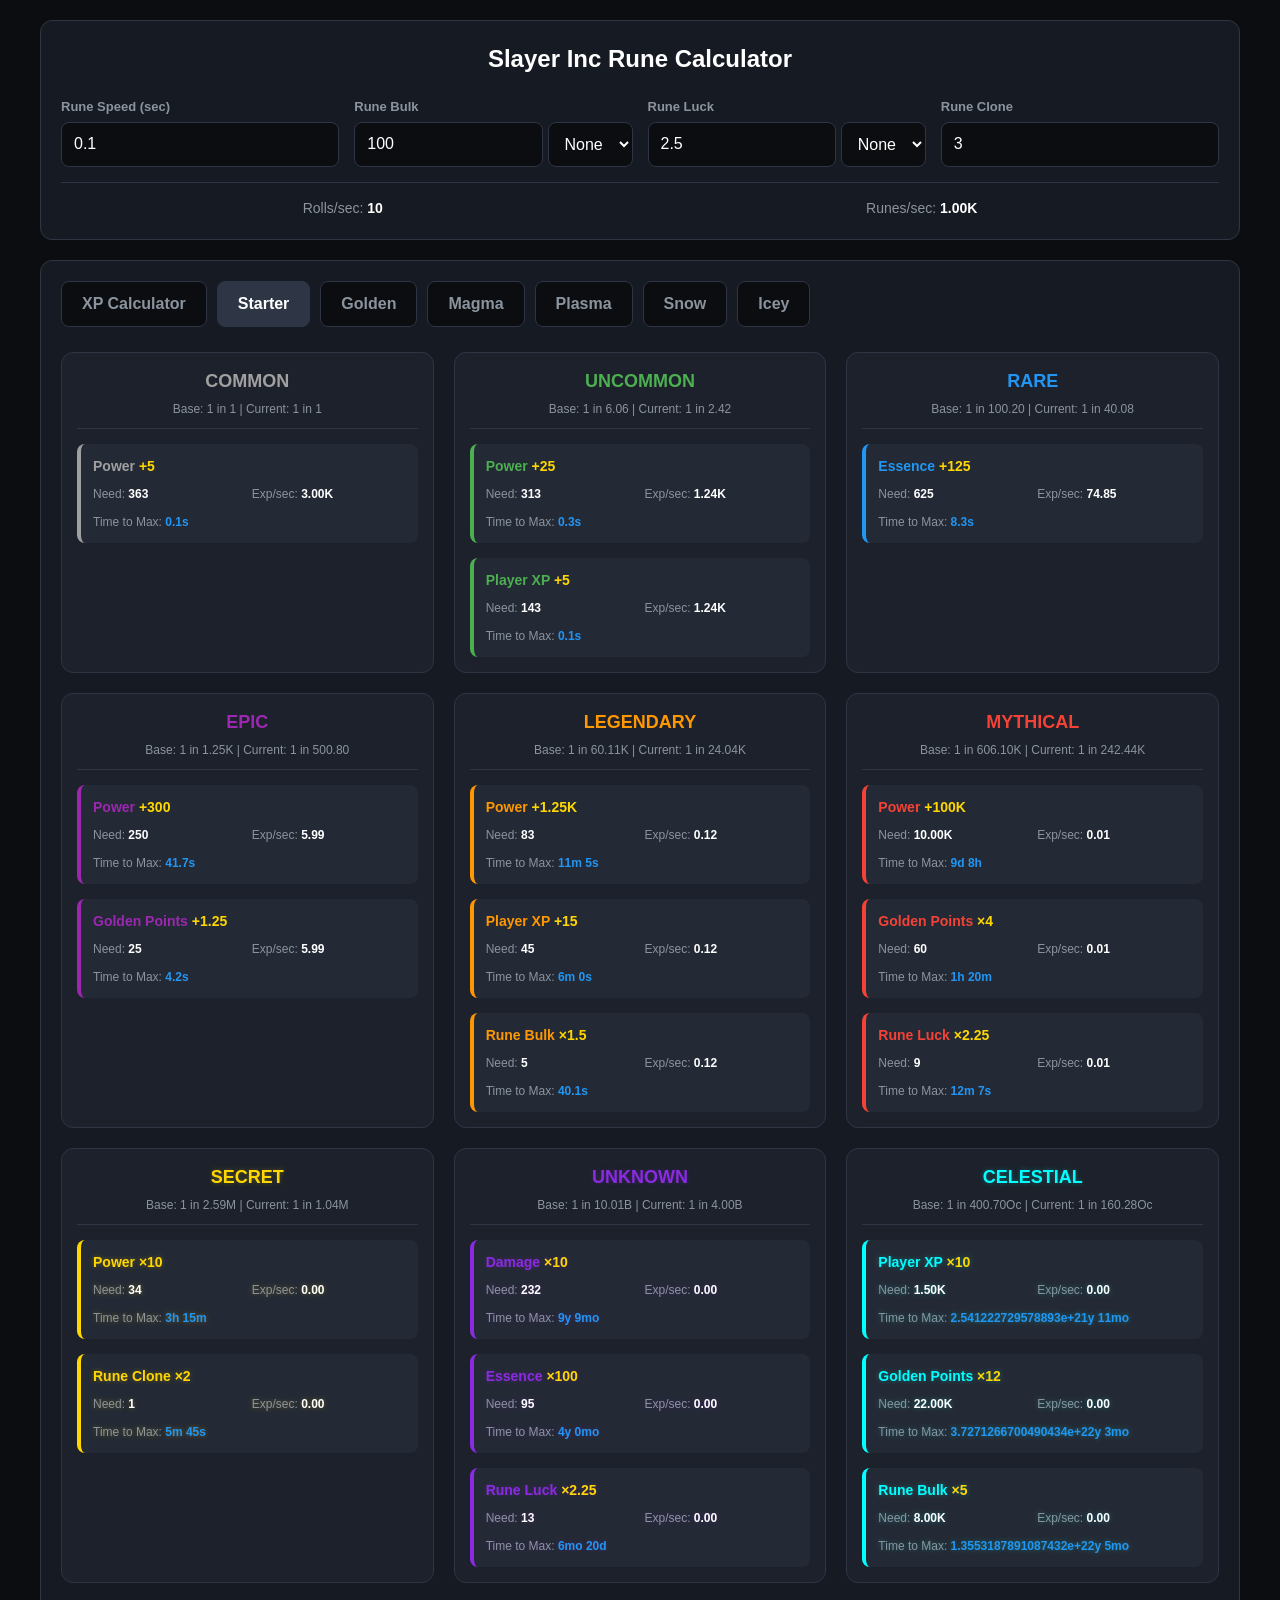
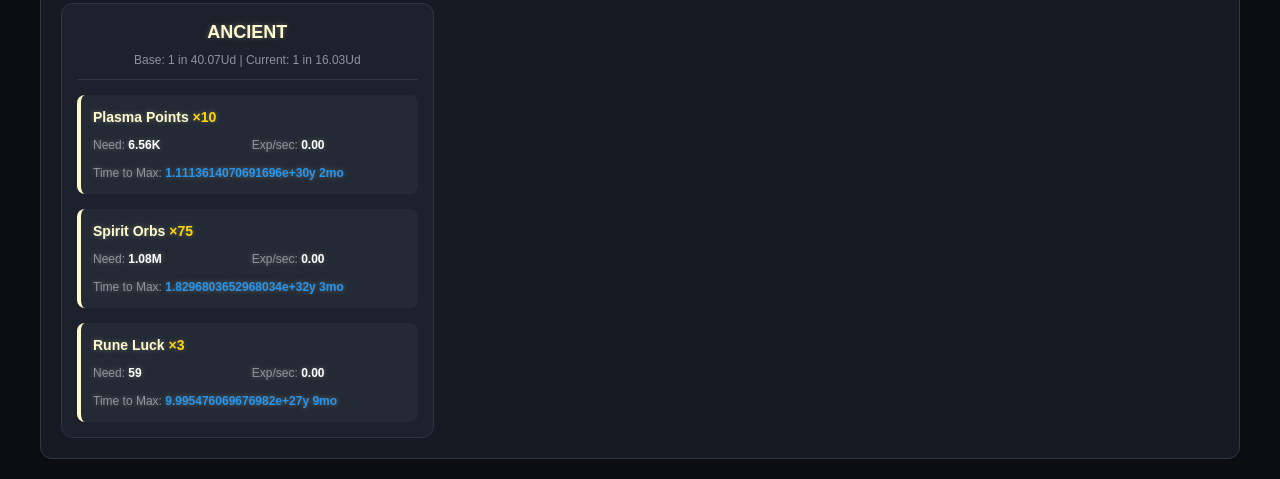
==== index.html @ f029d715 "Aktualisieren von index.html" ====
<!DOCTYPE html>
<html lang="en">
<head>
<meta charset="UTF-8">
<meta name="viewport" content="width=device-width, initial-scale=1.0">
<title>Slayer Inc Calculator</title>
<style>
    :root {
        --bg-main: #0b0d10;
        --bg-panel: #161a22;
        --bg-card: #1c212b;
        --bg-box: #242a35;
        --border: #2e3545;
        --text-main: #e0e6ed;
        --text-muted: #8b949e;
        
        --c-common: #a0a0a0;
        --c-uncommon: #4caf50;
        --c-rare: #2196f3;
        --c-epic: #9c27b0;
        --c-legendary: #ff9800;
        --c-mythical: #f44336;
        --c-secret: #ffd700;
        --c-unknown: #8a2be2;
        --c-celestial: #00ffff;
        --c-ancient: #fffacd;
    }

    * { box-sizing: border-box; margin: 0; padding: 0; }
    
    body {
        font-family: 'Segoe UI', Tahoma, Geneva, Verdana, sans-serif;
        background-color: var(--bg-main);
        color: var(--text-main);
        line-height: 1.5;
        padding: 20px;
    }

    .container { max-width: 1200px; margin: 0 auto; display: flex; flex-direction: column; gap: 20px; }
    
    .panel {
        background: var(--bg-panel);
        border: 1px solid var(--border);
        border-radius: 12px;
        padding: 20px;
    }

    h1 { text-align: center; margin-bottom: 20px; font-size: 24px; color: #fff; }

    .input-grid {
        display: grid;
        grid-template-columns: repeat(auto-fit, minmax(220px, 1fr));
        gap: 15px;
    }

    .input-group { display: flex; flex-direction: column; gap: 5px; }
    .input-group label { font-size: 13px; color: var(--text-muted); font-weight: bold; }
    
    .input-row {
        display: flex;
        gap: 5px;
    }

    input, select {
        background: var(--bg-main);
        border: 1px solid var(--border);
        color: #fff;
        padding: 12px;
        border-radius: 8px;
        font-size: 16px;
        outline: none;
        transition: border-color 0.2s;
    }
    input:focus, select:focus { border-color: var(--c-rare); }
    input { flex: 1; min-width: 0; }
    select { cursor: pointer; }

    .error-box {
        background: #2a1414;
        border: 1px solid var(--c-mythical);
        color: #ff8888;
        padding: 15px;
        border-radius: 8px;
        font-weight: bold;
        text-align: center;
        margin-top: 15px;
        display: none;
    }

    .global-stats {
        margin-top: 15px;
        padding-top: 15px;
        border-top: 1px solid var(--border);
        display: flex;
        justify-content: space-around;
        font-size: 14px;
        color: var(--text-muted);
    }
    .global-stats span { color: #fff; font-weight: bold; }

    .tabs {
        display: flex;
        gap: 10px;
        overflow-x: auto;
        padding-bottom: 5px;
    }

    .tab-btn {
        background: var(--bg-main);
        border: 1px solid var(--border);
        color: var(--text-muted);
        padding: 10px 20px;
        border-radius: 8px;
        cursor: pointer;
        font-weight: bold;
        transition: 0.2s;
    }
    .tab-btn.active { background: var(--border); color: #fff; }

    .cards-grid {
        display: grid;
        grid-template-columns: repeat(auto-fit, minmax(320px, 1fr));
        gap: 20px;
        margin-top: 20px;
    }

    .card {
        background: var(--bg-card);
        border: 1px solid var(--border);
        border-radius: 12px;
        padding: 15px;
        display: flex;
        flex-direction: column;
        gap: 15px;
    }

    .card-header { text-align: center; padding-bottom: 10px; border-bottom: 1px solid var(--border); }
    .card-title { font-size: 18px; font-weight: bold; text-transform: uppercase; margin-bottom: 5px; }
    .card-chance { font-size: 12px; color: var(--text-muted); }

    .stat-box {
        background: var(--bg-box);
        border-radius: 8px;
        padding: 12px;
        border-left: 4px solid var(--border);
    }
    .stat-head { display: flex; justify-content: space-between; font-weight: bold; margin-bottom: 8px; font-size: 14px; }
    .stat-val { color: var(--c-secret); }
    
    .stat-details {
        display: grid;
        grid-template-columns: 1fr 1fr;
        gap: 5px;
        font-size: 12px;
        color: var(--text-muted);
    }
    .stat-details span { color: #fff; font-weight: bold; }
    .time-highlight { color: var(--c-rare) !important; }

    .common { color: var(--c-common); border-left-color: var(--c-common); }
    .uncommon { color: var(--c-uncommon); border-left-color: var(--c-uncommon); }
    .rare { color: var(--c-rare); border-left-color: var(--c-rare); }
    .epic { color: var(--c-epic); border-left-color: var(--c-epic); }
    .legendary { color: var(--c-legendary); border-left-color: var(--c-legendary); }
    .mythical { color: var(--c-mythical); border-left-color: var(--c-mythical); }
    .secret { color: var(--c-secret); border-left-color: var(--c-secret); text-shadow: 0 0 5px rgba(255,215,0,0.3); }
    .unknown { color: var(--c-unknown); border-left-color: var(--c-unknown); text-shadow: 0 0 5px rgba(138,43,226,0.3); }
    .celestial { color: var(--c-celestial); border-left-color: var(--c-celestial); text-shadow: 0 0 5px rgba(0,255,255,0.3); }
    .ancient { color: var(--c-ancient); border-left-color: var(--c-ancient); text-shadow: 0 0 5px rgba(255,250,205,0.3); }
</style>
</head>
<body>

<div class="container">
    <div class="panel">
        <h1>Slayer Inc Rune Calculator</h1>
        
        <!-- RUNE CALCULATOR CONTROLS -->
        <div class="input-grid" id="rune-controls">
            <div class="input-group">
                <label>Rune Speed (sec)</label>
                <input type="number" id="speed" value="0.1" step="0.01">
            </div>
            <div class="input-group">
                <label>Rune Bulk</label>
                <div class="input-row">
                    <input type="number" id="bulk-num" value="100">
                    <select id="bulk-suf"></select>
                </div>
            </div>
            <div class="input-group">
                <label>Rune Luck</label>
                <div class="input-row">
                    <input type="number" id="luck-num" value="2.5" step="0.1">
                    <select id="luck-suf"></select>
                </div>
            </div>
            <div class="input-group">
                <label>Rune Clone</label>
                <input type="number" id="clone" value="3">
            </div>
        </div>

        <!-- XP CALCULATOR CONTROLS (Hidden by default) -->
        <div class="input-grid" id="xp-controls" style="display: none;">
            <div class="input-group">
                <label>Current Level (S)</label>
                <input type="number" id="xp-start" value="1" min="1">
            </div>
            <div class="input-group">
                <label>Target Level (E)</label>
                <input type="number" id="xp-end" value="10" min="2">
            </div>
            <div class="input-group">
                <label>Required XP</label>
                <input type="text" id="xp-result" readonly style="color: var(--c-secret); font-weight: bold; background: var(--bg-box); cursor: default;">
            </div>
        </div>
        
        <div id="error-box" class="error-box">⚠️ SYSTEM ERROR: Rune Speed must be between 0.08s and 1.00s!</div>

        <div class="global-stats" id="global-stats-bar">
            <div>Rolls/sec: <span id="out-rolls">0</span></div>
            <div>Runes/sec: <span id="out-runs">0</span></div>
        </div>
    </div>

    <div class="panel">
        <div class="tabs" id="tabs-container"></div>
        <div class="cards-grid" id="cards-container"></div>
        <div id="xp-message" style="display:none; text-align:center; padding: 40px; color: var(--text-muted); font-size: 16px; font-weight: bold;">
            Match your levels in the box above to see the exact XP required.
        </div>
    </div>
</div>

<script>
const SUFFIXES = [
    {v: 1e117, s: 'Notg'}, {v: 1e114, s: 'Octg'}, {v: 1e111, s: 'Sptg'}, {v: 1e108, s: 'Sxtg'},
    {v: 1e105, s: 'Qitg'}, {v: 1e102, s: 'Qatg'}, {v: 1e99,  s: 'Tt'},   {v: 1e96,  s: 'Dtg'},
    {v: 1e93,  s: 'Utg'},  {v: 1e90,  s: 'Tr'},   {v: 1e87,  s: 'Novg'}, {v: 1e84,  s: 'Ocvg'},
    {v: 1e81,  s: 'Spvg'}, {v: 1e78,  s: 'Sxvg'}, {v: 1e75,  s: 'Qivg'}, {v: 1e75,  s: 'Qavg'},
    {v: 1e72,  s: 'Tvg'},  {v: 1e69,  s: 'Dvg'},  {v: 1e66,  s: 'Uvg'},  {v: 1e63,  s: 'Vg'}, 
    {v: 1e60,  s: 'Nd'},   {v: 1e57,  s: 'Ocd'},  {v: 1e54,  s: 'Spd'},  {v: 1e51,  s: 'Sxd'},  
    {v: 1e48,  s: 'Qui'},  {v: 1e45,  s: 'Qua'},  {v: 1e42,  s: 'Td'},   {v: 1e39,  s: 'Dd'},   
    {v: 1e36,  s: 'Ud'},   {v: 1e33,  s: 'Dc'},   {v: 1e30,  s: 'N'},    {v: 1e27,  s: 'Oc'},   
    {v: 1e24,  s: 'Sp'},   {v: 1e21,  s: 'Sx'},   {v: 1e18,  s: 'Qi'},   {v: 1e15,  s: 'Qa'},   
    {v: 1e12,  s: 'T'},    {v: 1e9,   s: 'B'},    {v: 1e6,   s: 'M'},    {v: 1e3,   s: 'K'},    
    {v: 1,     s: 'None'}
];

function parseStringValue(str) {
    if(!str) return 0;
    str = String(str).toLowerCase().replace(/,/g, '').trim();
    const match = str.match(/^([0-9.]+)([a-z]*)$/);
    if (!match) return parseFloat(str) || 0;
    let val = parseFloat(match[1]);
    let suf = match[2];
    if (suf) {
        if(suf === 'de') suf = 'dc';
        const found = SUFFIXES.find(x => x.s.toLowerCase() === suf);
        if (found) val *= found.v;
    }
    return val;
}

function formatNum(num) {
    if (!isFinite(num) || isNaN(num) || num <= 0) return "0";
    if (num < 1000) return Number.isInteger(num) ? num.toString() : num.toFixed(2);
    for (let i = 0; i < SUFFIXES.length; i++) {
        if (SUFFIXES[i].s !== 'None' && num >= SUFFIXES[i].v) {
            return (num / SUFFIXES[i].v).toFixed(2) + SUFFIXES[i].s;
        }
    }
    return num.toFixed(2);
}

function formatTime(sec) {
    if (!isFinite(sec) || isNaN(sec) || sec <= 0) return "N/A";
    if (sec < 60) return sec.toFixed(1) + "s";
    if (sec < 3600) return Math.floor(sec/60) + "m " + Math.floor(sec%60) + "s";
    if (sec < 86400) return Math.floor(sec/3600) + "h " + Math.floor((sec%3600)/60) + "m";
    if (sec < 2592000) return Math.floor(sec/86400) + "d " + Math.floor((sec%86400)/3600) + "h";
    if (sec < 31536000) return Math.floor(sec/2592000) + "mo " + Math.floor((sec%2592000)/86400) + "d";
    return Math.floor(sec/31536000) + "y " + Math.floor((sec%31536000)/2592000) + "mo";
}

const DATA = {
    Starter: [
        { r: "Common", c: "1.00", t: "common", s: [{n: "Power", v: "+5", nd: "363"}] },
        { r: "Uncommon", c: "6.06", t: "uncommon", s: [{n: "Power", v: "+25", nd: "313"}, {n: "Player XP", v: "+5", nd: "143"}] },
        { r: "Rare", c: "100.20", t: "rare", s: [{n: "Essence", v: "+125", nd: "625"}] },
        { r: "Epic", c: "1.252K", t: "epic", s: [{n: "Power", v: "+300", nd: "250"}, {n: "Golden Points", v: "+1.25", nd: "25"}] },
        { r: "Legendary", c: "60.11K", t: "legendary", s: [{n: "Power", v: "+1.25K", nd: "83"}, {n: "Player XP", v: "+15", nd: "45"}, {n: "Rune Bulk", v: "×1.5", nd: "5"}] },
        { r: "Mythical", c: "606.1K", t: "mythical", s: [{n: "Power", v: "+100K", nd: "10K"}, {n: "Golden Points", v: "×4", nd: "60"}, {n: "Rune Luck", v: "×2.25", nd: "9"}] },
        { r: "Secret", c: "2.594M", t: "secret", s: [{n: "Power", v: "×10", nd: "34"}, {n: "Rune Clone", v: "×2", nd: "1"}] },
        { r: "Unknown", c: "10.01B", t: "unknown", s: [{n: "Damage", v: "×10", nd: "232"}, {n: "Essence", v: "×100", nd: "95"}, {n: "Rune Luck", v: "×2.25", nd: "13"}] },
        { r: "Celestial", c: "400.7Oc", t: "celestial", s: [{n: "Player XP", v: "×10", nd: "1.5K"}, {n: "Golden Points", v: "×12", nd: "22K"}, {n: "Rune Bulk", v: "×5", nd: "8K"}] },
        { r: "Ancient", c: "40.07Ud", t: "ancient", s: [{n: "Plasma Points", v: "×10", nd: "6.56K"}, {n: "Spirit Orbs", v: "×75", nd: "1.08M"}, {n: "Rune Luck", v: "×3", nd: "59"}] }
    ],
    Golden: [
        { r: "Shiny", c: "1.00", t: "uncommon", s: [{n: "Golden Points", v: "+8", nd: "5.72K"}, {n: "Player XP", v: "+10", nd: "57.7K"}] },
        { r: "Regal", c: "100K", t: "rare", s: [{n: "Golden Points", v: "+25", nd: "186"}] },
        { r: "Auric", c: "2M", t: "epic", s: [{n: "Damage", v: "+25", nd: "12.9K"}, {n: "Essence", v: "+20", nd: "46.5"}, {n: "Rune Luck", v: "×2.5", nd: "15"}] },
        { r: "Imperial", c: "25M", t: "legendary", s: [{n: "Golden Points", v: "+125", nd: "125"}, {n: "Player XP", v: "×2", nd: "20"}, {n: "Essence", v: "×25", nd: "800"}] },
        { r: "Treasury", c: "125M", t: "mythical", s: [{n: "Power", v: "×8", nd: "39"}, {n: "Rune Luck", v: "×4", nd: "29"}, {n: "Gold Chance", v: "+5", nd: "5"}] },
        { r: "Gilded", c: "2.75Qa", t: "secret", s: [{n: "Arcane Player XP", v: "×8", nd: "400"}, {n: "Lava", v: "×10", nd: "15.8K"}, {n: "Rune Bulk", v: "×3", nd: "40"}] },
        { r: "Kingsmark", c: "900N", t: "unknown", s: [{n: "Power", v: "×75", nd: "3.7K"}, {n: "Golden Points", v: "×10", nd: "57"}, {n: "Rune Luck", v: "×5", nd: "4.1K"}] },
        { r: "Sol Sovereign", c: "200Uvg", t: "celestial", s: [{n: "Golden Points", v: "×100", nd: "198"}, {n: "Power", v: "×15", nd: "1.4K"}, {n: "Icey", v: "×5", nd: "20K"}] }
    ],
    Magma: [
        { r: "Charred", c: "1.00", t: "uncommon", s: [{n: "Magma", v: "+5", nd: "250K"}] },
        { r: "Ignis", c: "499.9M", t: "rare", s: [{n: "Magma", v: "×15", nd: "5.4M"}, {n: "Damage", v: "+10", nd: "10K"}] },
        { r: "Cinder", c: "24.49B", t: "epic", s: [{n: "Power", v: "+3", nd: "240"}, {n: "Golden Points", v: "+3", nd: "45"}, {n: "Rune Luck", v: "×1.5", nd: "17"}] },
        { r: "Pyric", c: "2.749T", t: "legendary", s: [{n: "Essence", v: "+45", nd: "563"}, {n: "Magma", v: "+25", nd: "100K"}, {n: "Rune Bulk", v: "×8", nd: "175"}] },
        { r: "Searing", c: "97.49T", t: "mythical", s: [{n: "Magma", v: "×25", nd: "448B"}, {n: "Golden Points", v: "+12", nd: "60"}, {n: "Rune Luck", v: "×3", nd: "80"}] },
        { r: "Volcanic", c: "49.9Qa", t: "secret", s: [{n: "Power", v: "×15", nd: "16.4K"}, {n: "Lava", v: "×5", nd: "537"}, {n: "Magma", v: "×25", nd: "322"}] },
        { r: "Worldflare", c: "9.999Sp", t: "unknown", s: [{n: "Plasma Points", v: "×5", nd: "810K"}, {n: "Player XP", v: "×5", nd: "256"}, {n: "Magma", v: "×10", nd: "250"}] },
        { r: "Infernal Sigil", c: "124.9Dd", t: "celestial", s: [{n: "Power", v: "×45", nd: "1.53K"}, {n: "Player XP", v: "×10", nd: "18K"}, {n: "Rune Luck", v: "×9", nd: "111"}] }
    ],
    Plasma: [
        { r: "Plasmatic", c: "1.00", t: "uncommon", s: [{n: "Plasma Points", v: "+5", nd: "5B"}, {n: "Power", v: "+15", nd: "576B"}] },
        { r: "Arclight", c: "999.9Qa", t: "rare", s: [{n: "Plasma Points", v: "+25", nd: "32.2K"}, {n: "Player XP", v: "×4", nd: "300"}, {n: "Rune Bulk", v: "×4", nd: "1M"}] },
        { r: "Voltaris", c: "12.49Qi", t: "epic", s: [{n: "Lava", v: "×3", nd: "62.5K"}, {n: "Magma", v: "×25", nd: "2.4K"}, {n: "Rune Luck", v: "×5", nd: "1K"}] },
        { r: "Aetherion", c: "4.599Sx", t: "legendary", s: [{n: "Power", v: "×12", nd: "2.49K"}, {n: "Plasma Points", v: "×5", nd: "20K"}, {n: "Rune Luck", v: "×7", nd: "60"}] },
        { r: "Astralis", c: "2.499Oc", t: "mythical", s: [{n: "Plasma Points", v: "×9", nd: "16.8K"}, {n: "Lava", v: "×5", nd: "800"}, {n: "Rune Luck", v: "×3", nd: "80"}] },
        { r: "Ecliptor", c: "499.9Td", t: "secret", s: [{n: "Plasma Points", v: "×10", nd: "1.95M"}, {n: "Lava", v: "×6", nd: "5K"}, {n: "Aura Luck", v: "×3", nd: "10K"}] }
    ],
    Snow: [
        { r: "Snowfall", c: "1.00", t: "uncommon", s: [{n: "Snowflakes", v: "×10", nd: "4.5K"}, {n: "Snowflakes", v: "×15", nd: "233M"}, {n: "Player XP", v: "×10", nd: "3.8T"}] },
        { r: "Frostbite", c: "99.99N", t: "rare", s: [{n: "Power", v: "×40", nd: "36.9K"}, {n: "Player XP", v: "×10", nd: "430M"}, {n: "Snowflakes", v: "×7", nd: "800"}] },
        { r: "Icebound", c: "1.999Dd", t: "epic", s: [{n: "Player XP", v: "×2", nd: "2"}, {n: "Snowflakes", v: "×5", nd: "1.6K"}, {n: "Plasma Points", v: "×9", nd: "1.68M"}] },
        { r: "Glacial", c: "49.99Td", t: "legendary", s: [{n: "Power", v: "×50", nd: "3.91M"}, {n: "Magma", v: "×45", nd: "169B"}, {n: "Rune Luck", v: "×3", nd: "34"}] },
        { r: "Winters Wrath", c: "999.9Qui", t: "mythical", s: [{n: "Power", v: "×25", nd: "16.8M"}, {n: "Snowflakes", v: "×5", nd: "800"}, {n: "Rune Bulk", v: "×5", nd: "10K"}] },
        { r: "Absolute Zero", c: "12.49Spd", t: "secret", s: [{n: "Player XP", v: "×50", nd: "1.56B"}, {n: "Power", v: "×25", nd: "16.83K"}, {n: "Icey", v: "×15", nd: "1.4K"}] },
        { r: "Eternal Whiteout", c: "29.99Nd", t: "unknown", s: [{n: "Power", v: "×25", nd: "659K"}, {n: "Icey", v: "×6", nd: "243"}, {n: "Aura Luck", v: "×2", nd: "2.5K"}] }
    ],
    Icey: [
        { r: "Frost", c: "1.00", t: "uncommon", s: [{n: "Power", v: "×10", nd: "1.953Dc"}, {n: "Ice", v: "×4", nd: "3Qa"}, {n: "Player XP", v: "×10", nd: "12.16Qi"}] },
        { r: "Glacier", c: "3.99Qua", t: "rare", s: [{n: "Golden Points", v: "×100", nd: "1.485M"}, {n: "Icey", v: "×5", nd: "50.625K"}, {n: "Player Xp", v: "×10", nd: "9"}] },
        { r: "Cryo", c: "84.99Ocd", t: "epic", s: [{n: "Power", v: "×35", nd: "24.6M"}, {n: "Icey", v: "×5", nd: "4.096K"}, {n: "Aura Luck", v: "×2", nd: "50K"}] },
        { r: "Shiver", c: "499.9Vg", t: "legendary", s: [{ n: "Player XP", v: "×10", nd: "262K" }, { n: "Ice", v: "×6", nd: "1K" }, { n: "Rune Luck", v: "×7", nd: "40" }] },
        { r: "Blizzard", c: "2.249Qavg", t: "mythic", s: [{ n: "Power", v: "×25", nd: "3.55B" }, { n: "Ice", v: "×5", nd: "625" }, { n: "Snowflakes", v: "×5", nd: "8K" }] }
    ]
};

let currentTab = "Starter";

function initDropdowns() {
    const bSuf = document.getElementById("bulk-suf");
    const lSuf = document.getElementById("luck-suf");
    const reversedSuffixes = [...SUFFIXES].reverse();
    
    reversedSuffixes.forEach(x => {
        const op1 = document.createElement("option");
        op1.value = x.s; op1.innerText = x.s;
        bSuf.appendChild(op1);
        
        const op2 = document.createElement("option");
        op2.value = x.s; op2.innerText = x.s;
        lSuf.appendChild(op2);
    });
    
    bSuf.value = "None";
    lSuf.value = "None";
}

function renderTabs() {
    // XP Calculator is now the first tab, followed by all Rune Tabs
    const tabs = ["XP Calculator"].concat(Object.keys(DATA));
    const cont = document.getElementById("tabs-container");
    cont.innerHTML = tabs.map(tab => 
        `<div class="tab-btn ${tab===currentTab?'active':''}" onclick="setTab('${tab}')">${tab}</div>`
    ).join("");
}

function setTab(tab) {
    currentTab = tab;
    renderTabs();
    
    // Toggle logic between Rune Settings and XP Settings
    if (tab === "XP Calculator") {
        document.getElementById("rune-controls").style.display = "none";
        document.getElementById("xp-controls").style.display = "grid";
        
        document.getElementById("error-box").style.display = "none";
        document.getElementById("global-stats-bar").style.display = "none";
        
        document.getElementById("cards-container").style.display = "none";
        document.getElementById("xp-message").style.display = "block";
        
        calculateXP();
    } else {
        document.getElementById("rune-controls").style.display = "grid";
        document.getElementById("xp-controls").style.display = "none";
        
        document.getElementById("cards-container").style.display = "grid";
        document.getElementById("xp-message").style.display = "none";
        
        calculate();
    }
}

function getMultiplier(suffixStr) {
    const found = SUFFIXES.find(x => x.s === suffixStr);
    return found ? found.v : 1;
}

function calculateXP() {
    const S = parseFloat(document.getElementById("xp-start").value) || 0;
    const E = parseFloat(document.getElementById("xp-end").value) || 0;
    
    if (E <= S) {
        document.getElementById("xp-result").value = "0 (E must be > S)";
        return;
    }
    
    // Formula for XP
    const xp = 500 * (Math.pow(1.2, E) - Math.pow(1.2, S));
    document.getElementById("xp-result").value = formatNum(xp);
}

function calculate() {
    const speed = parseFloat(document.getElementById("speed").value) || 0;
    const clone = parseFloat(document.getElementById("clone").value) || 1;
    
    const errBox = document.getElementById("error-box");
    const statsBar = document.getElementById("global-stats-bar");
    const cardsCont = document.getElementById("cards-container");

    if (speed < 0.08 || speed > 1.00) {
        errBox.style.display = "block";
        statsBar.style.display = "none";
        cardsCont.innerHTML = `<div style="text-align:center; color:var(--c-mythical); width:100%; grid-column: 1/-1; padding: 40px; font-weight:bold;">CALCULATION HALTED DUE TO SPEED ERROR</div>`;
        return;
    } else {
        errBox.style.display = "none";
        statsBar.style.display = "flex";
    }

    const bulkNum = parseFloat(document.getElementById("bulk-num").value) || 0;
    const bulkMult = getMultiplier(document.getElementById("bulk-suf").value);
    const bulk = bulkNum * bulkMult;

    const luckNum = parseFloat(document.getElementById("luck-num").value) || 0;
    const luckMult = getMultiplier(document.getElementById("luck-suf").value);
    const luck = luckNum * luckMult;

    const rollsPerSec = speed > 0 ? (1 / speed) : 0;
    const runsPerSec = rollsPerSec * bulk;

    document.getElementById("out-rolls").innerText = formatNum(rollsPerSec);
    document.getElementById("out-runs").innerText = formatNum(runsPerSec);

    let html = "";

    // Safety check in case the current tab isn't in DATA (e.g. for the XP Calc)
    if (!DATA[currentTab]) return;

    DATA[currentTab].forEach(rune => {
        const baseDenom = parseStringValue(rune.c);
        const currentDenom = baseDenom / luck;

        const currentIndex = DATA[currentTab].indexOf(rune);
        const nextRune = DATA[currentTab][currentIndex + 1];

        let isNA = (runsPerSec <= 0);

        if (nextRune) {
            const nextDenom = parseStringValue(nextRune.c) / luck;

            if (nextDenom <= 1) {
                isNA = true;
            }
        }

        const displayDenom = Math.max(currentDenom, 1);

        const expectedDropsPerSec = isNA ? 0 : (runsPerSec * (1 / displayDenom) * clone);
        const chanceStr = isNA ? "N/A" : `1 in ${formatNum(displayDenom)}`;
        const expStr = isNA ? "N/A" : formatNum(expectedDropsPerSec);
        
        html += `
        <div class="card">
            <div class="card-header">
                <div class="card-title ${rune.t}">${rune.r}</div>
                <div class="card-chance">Base: 1 in ${formatNum(baseDenom)} | Current: ${chanceStr}</div>
            </div>`;

        rune.s.forEach(stat => {
            const needVal = parseStringValue(stat.nd);
            const timeSec = (!isNA && expectedDropsPerSec > 0) ? (needVal / expectedDropsPerSec) : Infinity;
            const timeStr = (isNA || timeSec === Infinity) ? "N/A" : formatTime(timeSec);
            
            html += `
            <div class="stat-box ${rune.t}">
                <div class="stat-head">
                    <span>${stat.n} <span class="stat-val">${stat.v}</span></span>
                </div>
                <div class="stat-details">
                    <div>Need: <span>${formatNum(needVal)}</span></div>
                    <div>Exp/sec: <span>${expStr}</span></div>
                    <div style="grid-column: span 2; margin-top:5px;">
                        Time to Max: <span class="time-highlight">${timeStr}</span>
                    </div>
                </div>
            </div>`;
        });

        html += `</div>`;
    });

    cardsCont.innerHTML = html;
}

initDropdowns();

// Event listeners for storing values in Local Storage
const inputIds = ['speed', 'bulk-num', 'bulk-suf', 'luck-num', 'luck-suf', 'clone', 'xp-start', 'xp-end'];
inputIds.forEach(id => {
    const el = document.getElementById(id);
    if (!el) return;

    if(localStorage.getItem('slayer_v3_'+id)) el.value = localStorage.getItem('slayer_v3_'+id);
    
    const handler = () => {
        localStorage.setItem('slayer_v3_'+id, el.value);
        if (currentTab === "XP Calculator") {
            calculateXP();
        } else {
            calculate();
        }
    };
    
    el.addEventListener('input', handler);
    el.addEventListener('change', handler);
});

renderTabs();
calculate();
</script>
</body>
</html>
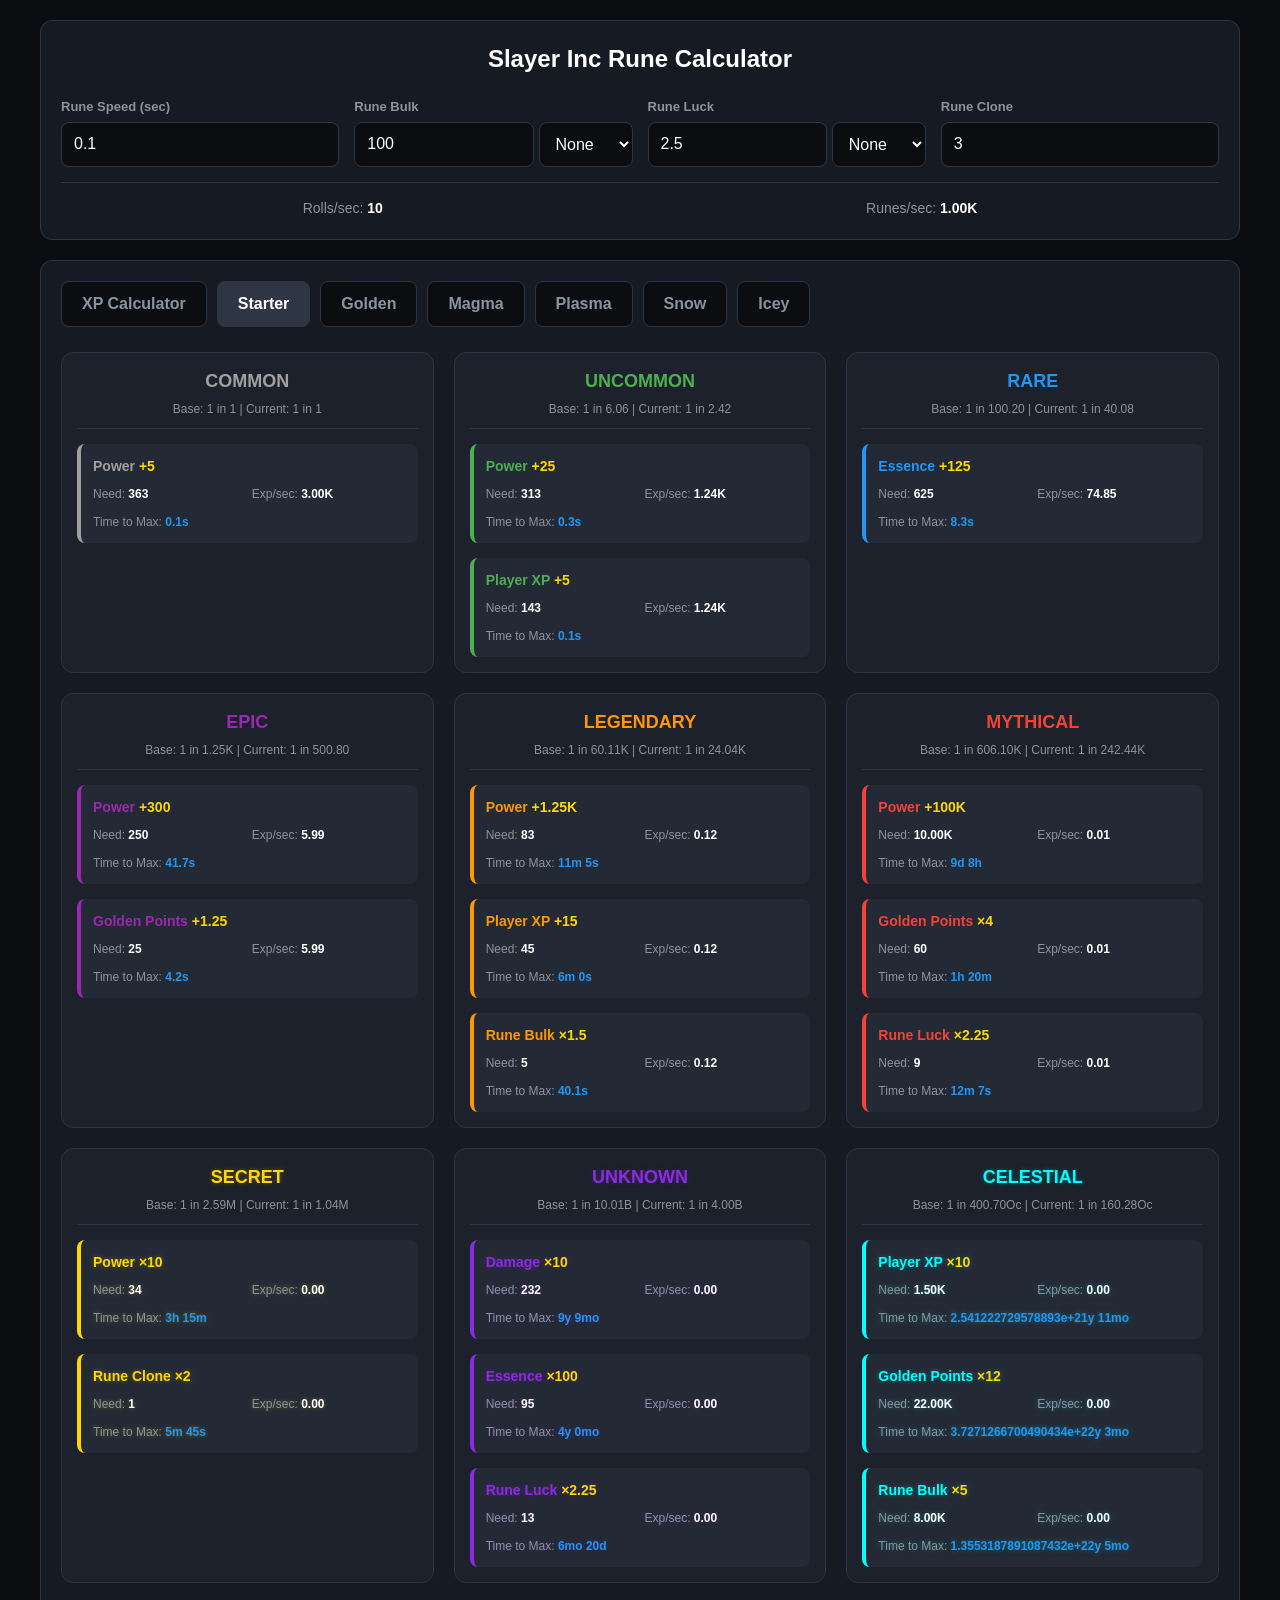
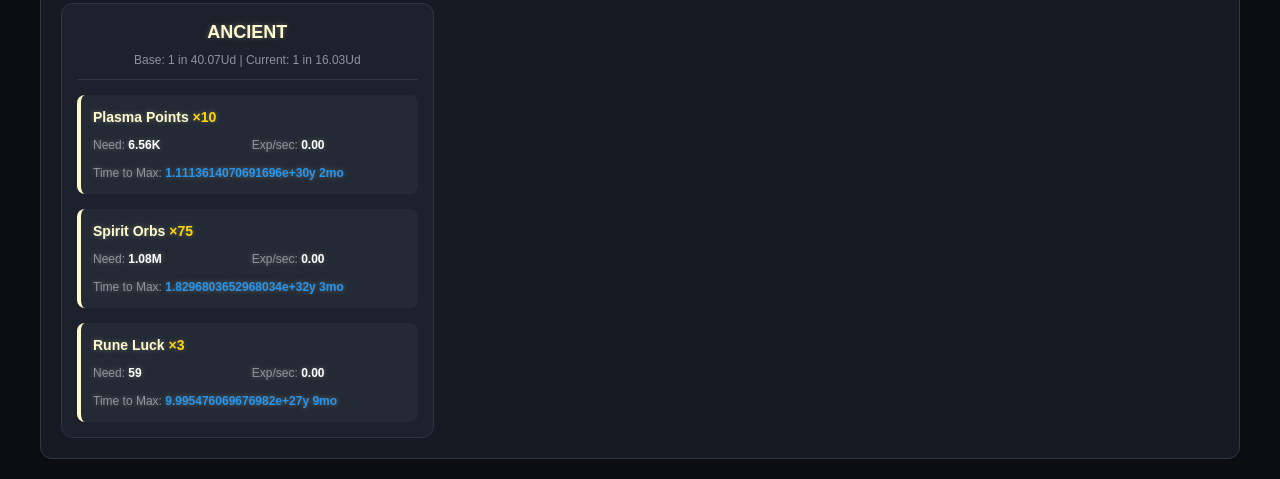
==== commit 3eb4923e: "Aktualisieren von index.html" ====
--- a/index.html
+++ b/index.html
@@ -236,15 +236,15 @@
 
 <script>
 const SUFFIXES = [
-    {v: 1e117, s: 'Notg'}, {v: 1e114, s: 'Octg'}, {v: 1e111, s: 'Sptg'}, {v: 1e108, s: 'Sxtg'},
-    {v: 1e105, s: 'Qitg'}, {v: 1e102, s: 'Qatg'}, {v: 1e99,  s: 'Tt'},   {v: 1e96,  s: 'Dtg'},
-    {v: 1e93,  s: 'Utg'},  {v: 1e90,  s: 'Tr'},   {v: 1e87,  s: 'Novg'}, {v: 1e84,  s: 'Ocvg'},
-    {v: 1e81,  s: 'Spvg'}, {v: 1e78,  s: 'Sxvg'}, {v: 1e75,  s: 'Qivg'}, {v: 1e75,  s: 'Qavg'},
+    {v: 1e120, s: 'Notg'}, {v: 1e117, s: 'Octg'}, {v: 1e114, s: 'Sptg'}, {v: 1e111, s: 'Sxtg'},
+    {v: 1e108, s: 'Qitg'}, {v: 1e105, s: 'Qatg'}, {v: 1e102,  s: 'Tt'},   {v: 1e99,  s: 'Dtg'},
+    {v: 1e96,  s: 'Utg'},  {v: 1e93,  s: 'Tr'},   {v: 1e90,  s: 'Novg'}, {v: 1e87,  s: 'Ocvg'},
+    {v: 1e84,  s: 'Spvg'}, {v: 1e81,  s: 'Sxvg'}, {v: 1e78,  s: 'Qivg'}, {v: 1e75,  s: 'Qavg'},
     {v: 1e72,  s: 'Tvg'},  {v: 1e69,  s: 'Dvg'},  {v: 1e66,  s: 'Uvg'},  {v: 1e63,  s: 'Vg'}, 
     {v: 1e60,  s: 'Nd'},   {v: 1e57,  s: 'Ocd'},  {v: 1e54,  s: 'Spd'},  {v: 1e51,  s: 'Sxd'},  
     {v: 1e48,  s: 'Qui'},  {v: 1e45,  s: 'Qua'},  {v: 1e42,  s: 'Td'},   {v: 1e39,  s: 'Dd'},   
     {v: 1e36,  s: 'Ud'},   {v: 1e33,  s: 'Dc'},   {v: 1e30,  s: 'N'},    {v: 1e27,  s: 'Oc'},   
-    {v: 1e24,  s: 'Sp'},   {v: 1e21,  s: 'Sx'},   {v: 1e18,  s: 'Qi'},   {v: 1e15,  s: 'Qa'},   
+    {v: 1e24,  s: 'Sp'},   {v: 1e21,  s: 'Sx'},   {v: 1e18,  s: 'Qi/Qn'},   {v: 1e15,  s: 'Qa/Qd'},   
     {v: 1e12,  s: 'T'},    {v: 1e9,   s: 'B'},    {v: 1e6,   s: 'M'},    {v: 1e3,   s: 'K'},    
     {v: 1,     s: 'None'}
 ];
@@ -340,7 +340,8 @@
         { r: "Glacier", c: "3.99Qua", t: "rare", s: [{n: "Golden Points", v: "×100", nd: "1.485M"}, {n: "Icey", v: "×5", nd: "50.625K"}, {n: "Player Xp", v: "×10", nd: "9"}] },
         { r: "Cryo", c: "84.99Ocd", t: "epic", s: [{n: "Power", v: "×35", nd: "24.6M"}, {n: "Icey", v: "×5", nd: "4.096K"}, {n: "Aura Luck", v: "×2", nd: "50K"}] },
         { r: "Shiver", c: "499.9Vg", t: "legendary", s: [{ n: "Player XP", v: "×10", nd: "262K" }, { n: "Ice", v: "×6", nd: "1K" }, { n: "Rune Luck", v: "×7", nd: "40" }] },
-        { r: "Blizzard", c: "2.249Qavg", t: "mythic", s: [{ n: "Power", v: "×25", nd: "3.55B" }, { n: "Ice", v: "×5", nd: "625" }, { n: "Snowflakes", v: "×5", nd: "8K" }] }
+        { r: "Blizzard", c: "2.249Qavg", t: "mythic", s: [{ n: "Power", v: "×25", nd: "3.55B" }, { n: "Ice", v: "×5", nd: "625" }, { n: "Snowflakes", v: "×5", nd: "8K" }] },
+        { r: "Hurricane", c: "1.599SpVg", t: "Secret", s: [{ n: "Ice", v: "×4", nd: "3" }, { n: "Ore Damage", v: "×15", nd: "100" }, { n: "Cash", v: "×5", nd: "10k" }] }
     ]
 };
 
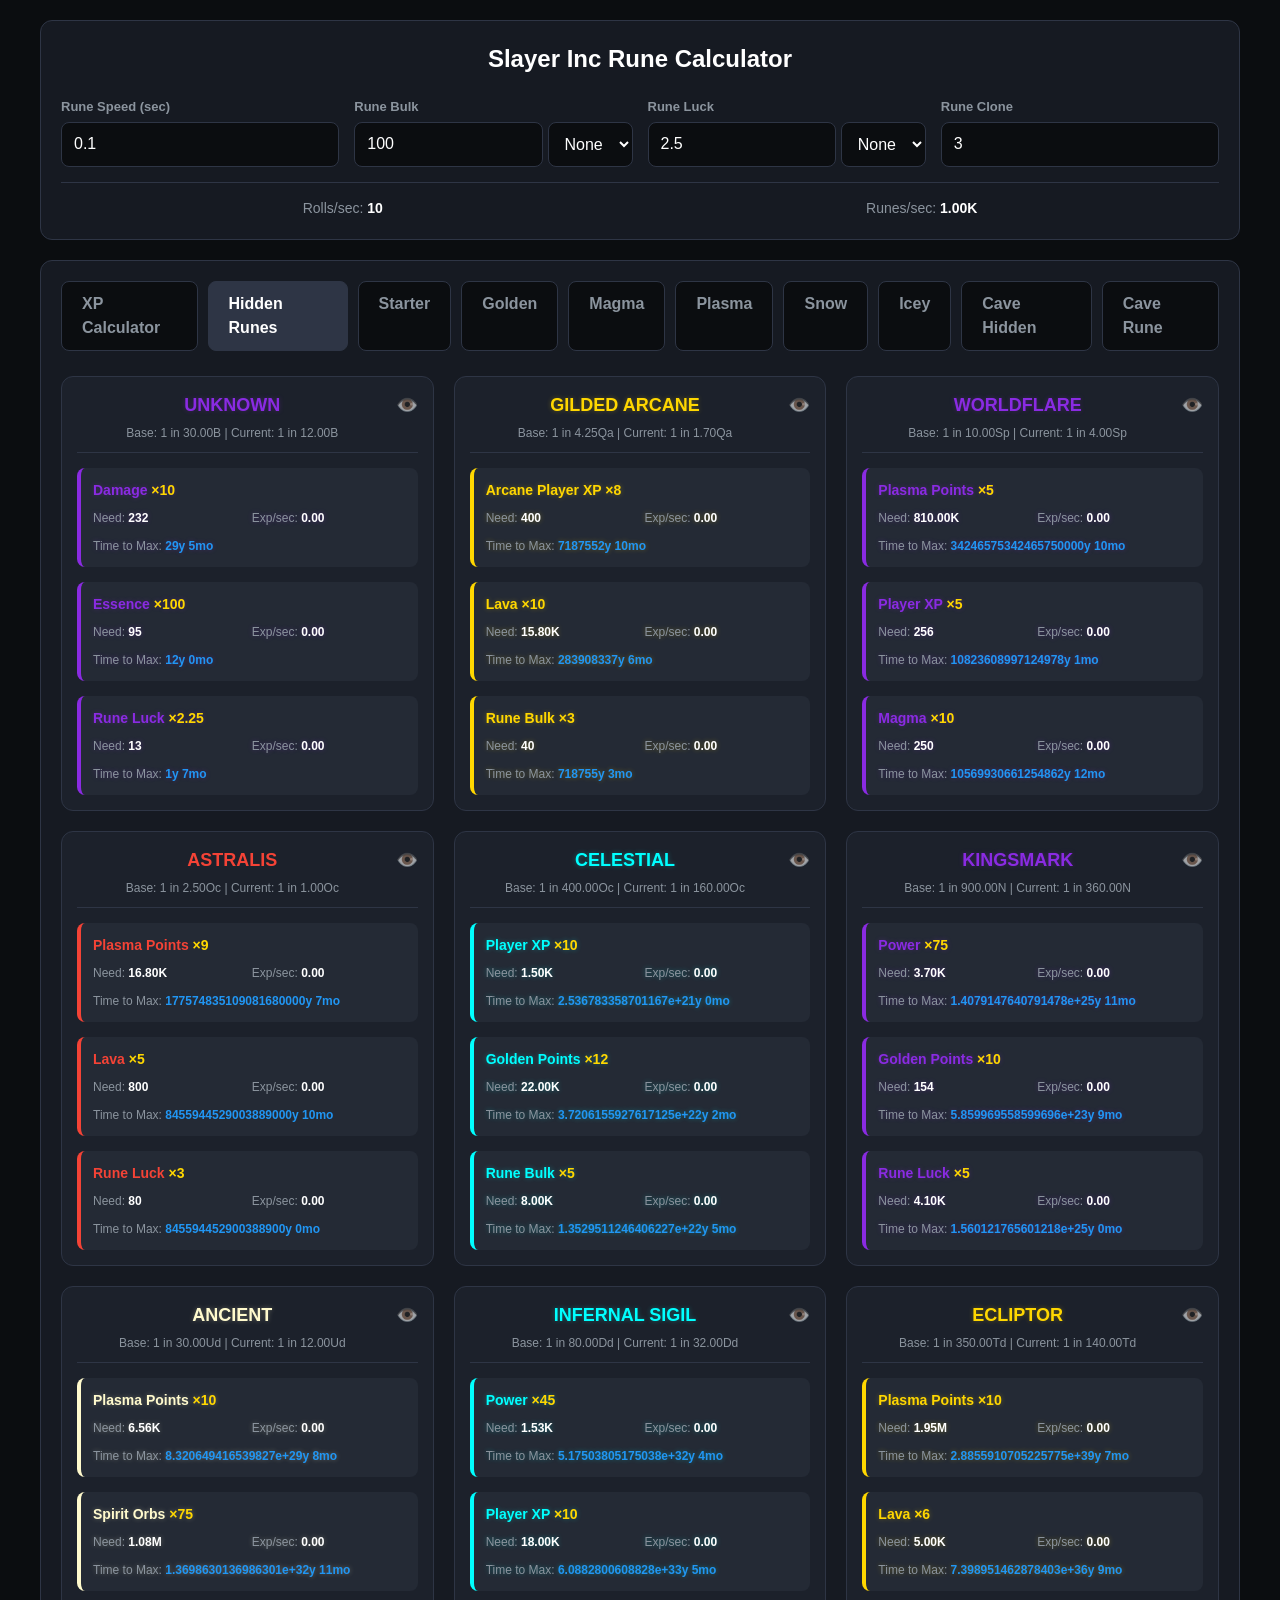
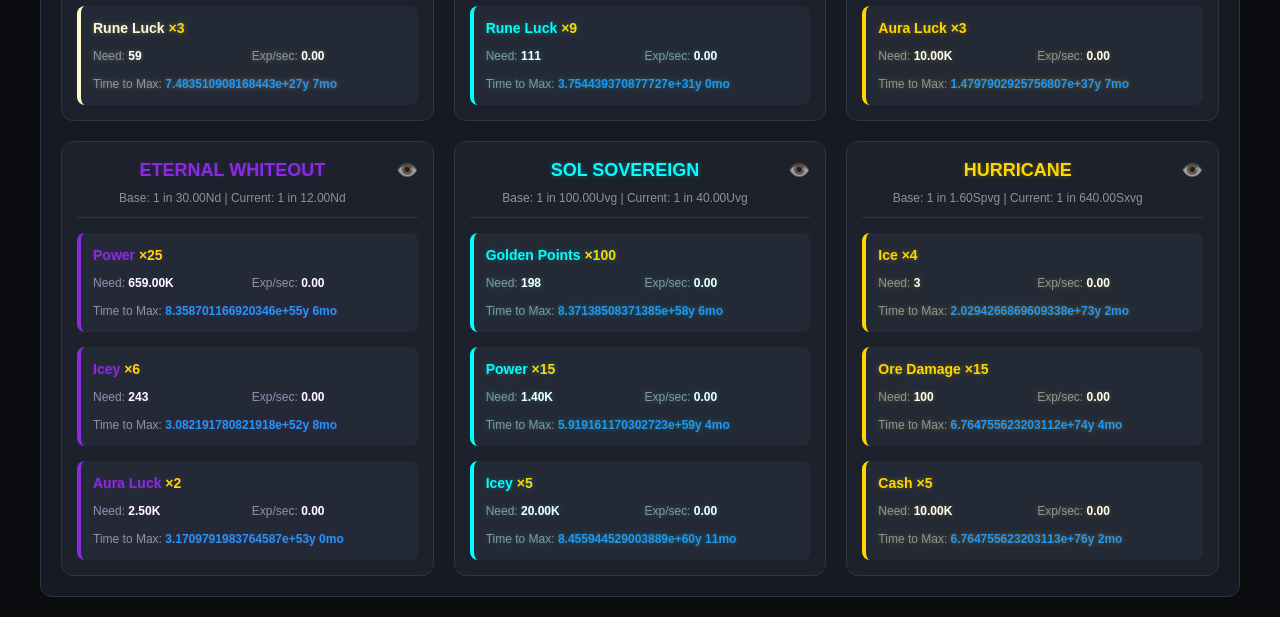
==== commit 85951e87: "Aktualisieren von index.html" ====
--- a/index.html
+++ b/index.html
@@ -1,9 +1,9 @@
 <!DOCTYPE html>
-<html lang="en">
+<html lang="de">
 <head>
 <meta charset="UTF-8">
 <meta name="viewport" content="width=device-width, initial-scale=1.0">
-<title>Slayer Inc Calculator</title>
+<title>Slayer Inc Rune Calculator</title>
 <style>
     :root {
         --bg-main: #0b0d10;
@@ -13,7 +13,7 @@
         --border: #2e3545;
         --text-main: #e0e6ed;
         --text-muted: #8b949e;
-        
+
         --c-common: #a0a0a0;
         --c-uncommon: #4caf50;
         --c-rare: #2196f3;
@@ -27,7 +27,7 @@
     }
 
     * { box-sizing: border-box; margin: 0; padding: 0; }
-    
+
     body {
         font-family: 'Segoe UI', Tahoma, Geneva, Verdana, sans-serif;
         background-color: var(--bg-main);
@@ -37,7 +37,7 @@
     }
 
     .container { max-width: 1200px; margin: 0 auto; display: flex; flex-direction: column; gap: 20px; }
-    
+
     .panel {
         background: var(--bg-panel);
         border: 1px solid var(--border);
@@ -55,7 +55,7 @@
 
     .input-group { display: flex; flex-direction: column; gap: 5px; }
     .input-group label { font-size: 13px; color: var(--text-muted); font-weight: bold; }
-    
+
     .input-row {
         display: flex;
         gap: 5px;
@@ -132,11 +132,37 @@
         display: flex;
         flex-direction: column;
         gap: 15px;
-    }
-
-    .card-header { text-align: center; padding-bottom: 10px; border-bottom: 1px solid var(--border); }
+        position: relative;
+    }
+
+    .card-header { text-align: center; padding-bottom: 10px; border-bottom: 1px solid var(--border); padding-right: 30px; }
     .card-title { font-size: 18px; font-weight: bold; text-transform: uppercase; margin-bottom: 5px; }
     .card-chance { font-size: 12px; color: var(--text-muted); }
+
+    .visibility-toggle {
+        position: absolute;
+        top: 15px;
+        right: 15px;
+        cursor: pointer;
+        font-size: 18px;
+        user-select: none;
+        opacity: 0.6;
+        transition: opacity 0.2s;
+    }
+    .visibility-toggle:hover { opacity: 1; }
+
+    .card.hidden-rune {
+        gap: 0;
+        padding-bottom: 10px;
+    }
+    .card.hidden-rune .card-header {
+        border-bottom: none;
+        padding-bottom: 0;
+    }
+    .card.hidden-rune .card-chance,
+    .card.hidden-rune .stat-box {
+        display: none !important;
+    }
 
     .stat-box {
         background: var(--bg-box);
@@ -146,7 +172,7 @@
     }
     .stat-head { display: flex; justify-content: space-between; font-weight: bold; margin-bottom: 8px; font-size: 14px; }
     .stat-val { color: var(--c-secret); }
-    
+
     .stat-details {
         display: grid;
         grid-template-columns: 1fr 1fr;
@@ -157,6 +183,7 @@
     .stat-details span { color: #fff; font-weight: bold; }
     .time-highlight { color: var(--c-rare) !important; }
 
+    /* Rarity Classes & Left Border Colors */
     .common { color: var(--c-common); border-left-color: var(--c-common); }
     .uncommon { color: var(--c-uncommon); border-left-color: var(--c-uncommon); }
     .rare { color: var(--c-rare); border-left-color: var(--c-rare); }
@@ -173,35 +200,33 @@
 
 <div class="container">
     <div class="panel">
-        <h1>Slayer Inc Rune Calculator</h1>
-        
-        <!-- RUNE CALCULATOR CONTROLS -->
+        <h1 id="main-title">Slayer Inc Rune Calculator</h1>
+
         <div class="input-grid" id="rune-controls">
             <div class="input-group">
-                <label>Rune Speed (sec)</label>
+                <label id="lbl-speed">Rune Speed (sec)</label>
                 <input type="number" id="speed" value="0.1" step="0.01">
             </div>
             <div class="input-group">
-                <label>Rune Bulk</label>
+                <label id="lbl-bulk">Rune Bulk</label>
                 <div class="input-row">
                     <input type="number" id="bulk-num" value="100">
                     <select id="bulk-suf"></select>
                 </div>
             </div>
             <div class="input-group">
-                <label>Rune Luck</label>
+                <label id="lbl-luck">Rune Luck</label>
                 <div class="input-row">
                     <input type="number" id="luck-num" value="2.5" step="0.1">
                     <select id="luck-suf"></select>
                 </div>
             </div>
             <div class="input-group">
-                <label>Rune Clone</label>
+                <label id="lbl-clone">Rune Clone</label>
                 <input type="number" id="clone" value="3">
             </div>
         </div>
 
-        <!-- XP CALCULATOR CONTROLS (Hidden by default) -->
         <div class="input-grid" id="xp-controls" style="display: none;">
             <div class="input-group">
                 <label>Current Level (S)</label>
@@ -216,12 +241,12 @@
                 <input type="text" id="xp-result" readonly style="color: var(--c-secret); font-weight: bold; background: var(--bg-box); cursor: default;">
             </div>
         </div>
-        
+
         <div id="error-box" class="error-box">⚠️ SYSTEM ERROR: Rune Speed must be between 0.08s and 1.00s!</div>
 
         <div class="global-stats" id="global-stats-bar">
             <div>Rolls/sec: <span id="out-rolls">0</span></div>
-            <div>Runes/sec: <span id="out-runs">0</span></div>
+            <div id="lbl-out-runs-container">Runes/sec: <span id="out-runs">0</span></div>
         </div>
     </div>
 
@@ -244,7 +269,7 @@
     {v: 1e60,  s: 'Nd'},   {v: 1e57,  s: 'Ocd'},  {v: 1e54,  s: 'Spd'},  {v: 1e51,  s: 'Sxd'},  
     {v: 1e48,  s: 'Qui'},  {v: 1e45,  s: 'Qua'},  {v: 1e42,  s: 'Td'},   {v: 1e39,  s: 'Dd'},   
     {v: 1e36,  s: 'Ud'},   {v: 1e33,  s: 'Dc'},   {v: 1e30,  s: 'N'},    {v: 1e27,  s: 'Oc'},   
-    {v: 1e24,  s: 'Sp'},   {v: 1e21,  s: 'Sx'},   {v: 1e18,  s: 'Qi/Qn'},   {v: 1e15,  s: 'Qa/Qd'},   
+    {v: 1e24,  s: 'Sp'},   {v: 1e21,  s: 'Sx'},   {v: 1e18,  s: 'Qi'},   {v: 1e15,  s: 'Qa'},   
     {v: 1e12,  s: 'T'},    {v: 1e9,   s: 'B'},    {v: 1e6,   s: 'M'},    {v: 1e3,   s: 'K'},    
     {v: 1,     s: 'None'}
 ];
@@ -286,6 +311,20 @@
 }
 
 const DATA = {
+    "Hidden Runes": [
+        { r: "Unknown", c: "30B", t: "unknown", s: [{n: "Damage", v: "×10", nd: "232"}, {n: "Essence", v: "×100", nd: "95"}, {n: "Rune Luck", v: "×2.25", nd: "13"}] },
+        { r: "Gilded Arcane", c: "4.25Qa", t: "secret", s: [{n: "Arcane Player XP", v: "×8", nd: "400"}, {n: "Lava", v: "×10", nd: "15.8K"}, {n: "Rune Bulk", v: "×3", nd: "40"}] },
+        { r: "Worldflare", c: "10Sp", t: "unknown", s: [{n: "Plasma Points", v: "×5", nd: "810K"}, {n: "Player XP", v: "×5", nd: "256"}, {n: "Magma", v: "×10", nd: "250"}] },
+        { r: "Astralis", c: "2.5Oc", t: "mythical", s: [{n: "Plasma Points", v: "×9", nd: "16.8K"}, {n: "Lava", v: "×5", nd: "800"}, {n: "Rune Luck", v: "×3", nd: "80"}] },
+        { r: "Celestial", c: "400Oc", t: "celestial", s: [{n: "Player XP", v: "×10", nd: "1.5K"}, {n: "Golden Points", v: "×12", nd: "22K"}, {n: "Rune Bulk", v: "×5", nd: "8K"}] },
+        { r: "Kingsmark", c: "900N", t: "unknown", s: [{n: "Power", v: "×75", nd: "3.7K"}, {n: "Golden Points", v: "×10", nd: "154"}, {n: "Rune Luck", v: "×5", nd: "4.1K"}] },
+        { r: "Ancient", c: "30Ud", t: "ancient", s: [{n: "Plasma Points", v: "×10", nd: "6.56K"}, {n: "Spirit Orbs", v: "×75", nd: "1.08M"}, {n: "Rune Luck", v: "×3", nd: "59"}] },
+        { r: "Infernal Sigil", c: "80Dd", t: "celestial", s: [{n: "Power", v: "×45", nd: "1.53K"}, {n: "Player XP", v: "×10", nd: "18K"}, {n: "Rune Luck", v: "×9", nd: "111"}] },
+        { r: "Ecliptor", c: "350Td", t: "secret", s: [{n: "Plasma Points", v: "×10", nd: "1.95M"}, {n: "Lava", v: "×6", nd: "5K"}, {n: "Aura Luck", v: "×3", nd: "10K"}] },
+        { r: "Eternal Whiteout", c: "30Nd", t: "unknown", s: [{n: "Power", v: "×25", nd: "659K"}, {n: "Icey", v: "×6", nd: "243"}, {n: "Aura Luck", v: "×2", nd: "2.5K"}] },
+        { r: "Sol Sovereign", c: "100Uvg", t: "celestial", s: [{n: "Golden Points", v: "×100", nd: "198"}, {n: "Power", v: "×15", nd: "1.4K"}, {n: "Icey", v: "×5", nd: "20K"}] },
+        { r: "Hurricane", c: "1.6SpVg", t: "secret", s: [{n: "Ice", v: "×4", nd: "3"}, {n: "Ore Damage", v: "×15", nd: "100"}, {n: "Cash", v: "×5", nd: "10K"}] }
+    ],
     Starter: [
         { r: "Common", c: "1.00", t: "common", s: [{n: "Power", v: "+5", nd: "363"}] },
         { r: "Uncommon", c: "6.06", t: "uncommon", s: [{n: "Power", v: "+25", nd: "313"}, {n: "Player XP", v: "+5", nd: "143"}] },
@@ -305,7 +344,7 @@
         { r: "Imperial", c: "25M", t: "legendary", s: [{n: "Golden Points", v: "+125", nd: "125"}, {n: "Player XP", v: "×2", nd: "20"}, {n: "Essence", v: "×25", nd: "800"}] },
         { r: "Treasury", c: "125M", t: "mythical", s: [{n: "Power", v: "×8", nd: "39"}, {n: "Rune Luck", v: "×4", nd: "29"}, {n: "Gold Chance", v: "+5", nd: "5"}] },
         { r: "Gilded", c: "2.75Qa", t: "secret", s: [{n: "Arcane Player XP", v: "×8", nd: "400"}, {n: "Lava", v: "×10", nd: "15.8K"}, {n: "Rune Bulk", v: "×3", nd: "40"}] },
-        { r: "Kingsmark", c: "900N", t: "unknown", s: [{n: "Power", v: "×75", nd: "3.7K"}, {n: "Golden Points", v: "×10", nd: "57"}, {n: "Rune Luck", v: "×5", nd: "4.1K"}] },
+        { r: "Kingsmark", c: "900N", t: "unknown", s: [{n: "Power", v: "×75", nd: "3.7K"}, {n: "Golden Points", v: "×10", nd: "154"}, {n: "Rune Luck", v: "×5", nd: "4.1K"}] },
         { r: "Sol Sovereign", c: "200Uvg", t: "celestial", s: [{n: "Golden Points", v: "×100", nd: "198"}, {n: "Power", v: "×15", nd: "1.4K"}, {n: "Icey", v: "×5", nd: "20K"}] }
     ],
     Magma: [
@@ -337,37 +376,53 @@
     ],
     Icey: [
         { r: "Frost", c: "1.00", t: "uncommon", s: [{n: "Power", v: "×10", nd: "1.953Dc"}, {n: "Ice", v: "×4", nd: "3Qa"}, {n: "Player XP", v: "×10", nd: "12.16Qi"}] },
-        { r: "Glacier", c: "3.99Qua", t: "rare", s: [{n: "Golden Points", v: "×100", nd: "1.485M"}, {n: "Icey", v: "×5", nd: "50.625K"}, {n: "Player Xp", v: "×10", nd: "9"}] },
+        { r: "Glacier", c: "3.99Qua", t: "rare", s: [{n: "Golden Points", v: "×100", nd: "1.485M"}, {n: "Icey", v: "×5", nd: "50.625K"}, {n: "Player XP", v: "×10", nd: "9"}] },
         { r: "Cryo", c: "84.99Ocd", t: "epic", s: [{n: "Power", v: "×35", nd: "24.6M"}, {n: "Icey", v: "×5", nd: "4.096K"}, {n: "Aura Luck", v: "×2", nd: "50K"}] },
-        { r: "Shiver", c: "499.9Vg", t: "legendary", s: [{ n: "Player XP", v: "×10", nd: "262K" }, { n: "Ice", v: "×6", nd: "1K" }, { n: "Rune Luck", v: "×7", nd: "40" }] },
-        { r: "Blizzard", c: "2.249Qavg", t: "mythic", s: [{ n: "Power", v: "×25", nd: "3.55B" }, { n: "Ice", v: "×5", nd: "625" }, { n: "Snowflakes", v: "×5", nd: "8K" }] },
-        { r: "Hurricane", c: "1.599SpVg", t: "Secret", s: [{ n: "Ice", v: "×4", nd: "3" }, { n: "Ore Damage", v: "×15", nd: "100" }, { n: "Cash", v: "×5", nd: "10k" }] }
+        { r: "Shiver", c: "499.9Vg", t: "legendary", s: [{n: "Player XP", v: "×10", nd: "262K"}, {n: "Ice", v: "×6", nd: "1K"}, {n: "Rune Luck", v: "×7", nd: "40"}] },
+        { r: "Blizzard", c: "2.249Qavg", t: "mythical", s: [{n: "Power", v: "×25", nd: "3.55B"}, {n: "Ice", v: "×5", nd: "625"}, {n: "Snowflakes", v: "×5", nd: "8K"}] },
+        { r: "Hurricane", c: "1.599SpVg", t: "secret", s: [{n: "Ice", v: "×4", nd: "3"}, {n: "Ore Damage", v: "×15", nd: "100"}, {n: "Cash", v: "×5", nd: "10K"}] }
+    ],
+    "Cave Hidden": [
+        { r: "Bedrock", c: "30B", t: "mythical", s: [{n: "Cash", v: "×30", nd: "646"}, {n: "Shards", v: "×100", nd: "99"}, {n: "Aura Luck", v: "×3", nd: "4"}] }
+    ],
+    "Cave Rune": [
+        { r: "Dirt", c: "1.01", t: "common", s: [{n: "Cash", v: "×7", nd: "240"}, {n: "Player XP", v: "×25", nd: "1200"}, {n: "Ore Damage", v: "×3", nd: "10K"}] },
+        { r: "Shallow", c: "100", t: "uncommon", s: [{n: "Cash", v: "×7", nd: "46.66K"}, {n: "Player XP", v: "×12", nd: "207"}, {n: "Rune Bulk", v: "×5", nd: "400"}] },
+        { r: "Cavern", c: "750", t: "rare", s: [{n: "Cash", v: "×10", nd: "512"}, {n: "Ore Damage", v: "×25", nd: "4800"}, {n: "Rune Luck", v: "×2", nd: "2"}] },
+        { r: "Grotto", c: "15K", t: "epic", s: [{n: "Player XP", v: "×7", nd: "2"}, {n: "Ice", v: "×45", nd: "1271"}, {n: "Cash", v: "×15", nd: "182"}] },
+        { r: "Crystal Cave", c: "1M", t: "legendary", s: [{n: "Shards", v: "×25", nd: "240"}, {n: "Rune Bulk", v: "×7", nd: "11"}, {n: "Power", v: "×1K", nd: "694"}] },
+        { r: "Deep Hollow", c: "17.5M", t: "mythical", s: [{n: "Cash", v: "×25", nd: "1200"}, {n: "Ore Damage", v: "×100", nd: "1100"}, {n: "Rune Clone", v: "×2", nd: "1"}] },
+        { r: "Dripstone", c: "200M", t: "legendary", s: [{n: "Cash", v: "×25", nd: "120"}, {n: "Shards", v: "×15", nd: "16.38K"}, {n: "Rune Luck", v: "×4", nd: "6"}] },
+        { r: "Bedrock", c: "30B", t: "mythical", s: [{n: "Cash", v: "×30", nd: "646"}, {n: "Shards", v: "×100", nd: "99"}, {n: "Aura Luck", v: "×3", nd: "4"}] }
     ]
 };
 
-let currentTab = "Starter";
+let currentTab = "Hidden Runes";
+let hiddenRunes = JSON.parse(localStorage.getItem('slayer_v3_hidden_runes')) || {};
 
 function initDropdowns() {
     const bSuf = document.getElementById("bulk-suf");
     const lSuf = document.getElementById("luck-suf");
     const reversedSuffixes = [...SUFFIXES].reverse();
-    
+
+    bSuf.innerHTML = "";
+    lSuf.innerHTML = "";
+
     reversedSuffixes.forEach(x => {
         const op1 = document.createElement("option");
         op1.value = x.s; op1.innerText = x.s;
         bSuf.appendChild(op1);
-        
+
         const op2 = document.createElement("option");
         op2.value = x.s; op2.innerText = x.s;
         lSuf.appendChild(op2);
     });
-    
+
     bSuf.value = "None";
     lSuf.value = "None";
 }
 
 function renderTabs() {
-    // XP Calculator is now the first tab, followed by all Rune Tabs
     const tabs = ["XP Calculator"].concat(Object.keys(DATA));
     const cont = document.getElementById("tabs-container");
     cont.innerHTML = tabs.map(tab => 
@@ -375,31 +430,76 @@
     ).join("");
 }
 
+// Hilfsfunktion um zu prüfen, ob der Tab das Cave-System verwendet
+function isCaveSystem(tab) {
+    return tab === "Cave Rune" || tab === "Cave Hidden";
+}
+
+function updateLabels() {
+    const prefix = isCaveSystem(currentTab) ? "Cave" : "Rune";
+    document.getElementById("lbl-speed").innerText = `${prefix} Speed (sec)`;
+    document.getElementById("lbl-bulk").innerText = `${prefix} Bulk`;
+    document.getElementById("lbl-luck").innerText = `${prefix} Luck`;
+    document.getElementById("lbl-clone").innerText = `${prefix} Clone`;
+    document.getElementById("lbl-out-runs-container").innerHTML = `${prefix}s/sec: <span id="out-runs">0</span>`;
+}
+
+function loadTabInputs() {
+    const systemKey = isCaveSystem(currentTab) ? "cave" : "normal";
+
+    const defaults = {
+        speed: "0.1",
+        "bulk-num": isCaveSystem(currentTab) ? "1" : "100",
+        "bulk-suf": "None",
+        "luck-num": isCaveSystem(currentTab) ? "1" : "2.5",
+        "luck-suf": "None",
+        clone: isCaveSystem(currentTab) ? "1" : "3"
+    };
+
+    ['speed', 'bulk-num', 'bulk-suf', 'luck-num', 'luck-suf', 'clone'].forEach(id => {
+        const el = document.getElementById(id);
+        const storedVal = localStorage.getItem(`slayer_v3_${systemKey}_${id}`);
+        el.value = storedVal !== null ? storedVal : defaults[id];
+    });
+}
+
+function saveTabInputs() {
+    if (currentTab === "XP Calculator") return;
+    const systemKey = isCaveSystem(currentTab) ? "cave" : "normal";
+    ['speed', 'bulk-num', 'bulk-suf', 'luck-num', 'luck-suf', 'clone'].forEach(id => {
+        const el = document.getElementById(id);
+        localStorage.setItem(`slayer_v3_${systemKey}_${id}`, el.value);
+    });
+}
+
 function setTab(tab) {
     currentTab = tab;
     renderTabs();
-    
-    // Toggle logic between Rune Settings and XP Settings
+
     if (tab === "XP Calculator") {
         document.getElementById("rune-controls").style.display = "none";
         document.getElementById("xp-controls").style.display = "grid";
-        
         document.getElementById("error-box").style.display = "none";
         document.getElementById("global-stats-bar").style.display = "none";
-        
         document.getElementById("cards-container").style.display = "none";
         document.getElementById("xp-message").style.display = "block";
-        
         calculateXP();
     } else {
         document.getElementById("rune-controls").style.display = "grid";
         document.getElementById("xp-controls").style.display = "none";
-        
         document.getElementById("cards-container").style.display = "grid";
         document.getElementById("xp-message").style.display = "none";
-        
+        updateLabels();
+        loadTabInputs();
         calculate();
     }
+}
+
+function toggleRuneVisibility(tab, runeName) {
+    if (!hiddenRunes[tab]) hiddenRunes[tab] = {};
+    hiddenRunes[tab][runeName] = !hiddenRunes[tab][runeName];
+    localStorage.setItem('slayer_v3_hidden_runes', JSON.stringify(hiddenRunes));
+    calculate();
 }
 
 function getMultiplier(suffixStr) {
@@ -410,13 +510,12 @@
 function calculateXP() {
     const S = parseFloat(document.getElementById("xp-start").value) || 0;
     const E = parseFloat(document.getElementById("xp-end").value) || 0;
-    
+
     if (E <= S) {
         document.getElementById("xp-result").value = "0 (E must be > S)";
         return;
     }
-    
-    // Formula for XP
+
     const xp = 500 * (Math.pow(1.2, E) - Math.pow(1.2, S));
     document.getElementById("xp-result").value = formatNum(xp);
 }
@@ -424,7 +523,7 @@
 function calculate() {
     const speed = parseFloat(document.getElementById("speed").value) || 0;
     const clone = parseFloat(document.getElementById("clone").value) || 1;
-    
+
     const errBox = document.getElementById("error-box");
     const statsBar = document.getElementById("global-stats-bar");
     const cardsCont = document.getElementById("cards-container");
@@ -453,46 +552,57 @@
     document.getElementById("out-rolls").innerText = formatNum(rollsPerSec);
     document.getElementById("out-runs").innerText = formatNum(runsPerSec);
 
-    let html = "";
-
-    // Safety check in case the current tab isn't in DATA (e.g. for the XP Calc)
     if (!DATA[currentTab]) return;
 
-    DATA[currentTab].forEach(rune => {
+    let runeList = DATA[currentTab].map((rune, index) => {
+        const isHidden = !!(hiddenRunes[currentTab] && hiddenRunes[currentTab][rune.r]);
         const baseDenom = parseStringValue(rune.c);
         const currentDenom = baseDenom / luck;
 
-        const currentIndex = DATA[currentTab].indexOf(rune);
-        const nextRune = DATA[currentTab][currentIndex + 1];
-
         let isNA = (runsPerSec <= 0);
-
-        if (nextRune) {
-            const nextDenom = parseStringValue(nextRune.c) / luck;
-
-            if (nextDenom <= 1) {
-                isNA = true;
-            }
-        }
-
         const displayDenom = Math.max(currentDenom, 1);
-
         const expectedDropsPerSec = isNA ? 0 : (runsPerSec * (1 / displayDenom) * clone);
         const chanceStr = isNA ? "N/A" : `1 in ${formatNum(displayDenom)}`;
         const expStr = isNA ? "N/A" : formatNum(expectedDropsPerSec);
-        
+
+        return {
+            originalData: rune,
+            originalIndex: index,
+            isHidden: isHidden,
+            baseDenom: baseDenom,
+            chanceStr: chanceStr,
+            expStr: expStr,
+            expectedDropsPerSec: expectedDropsPerSec,
+            isNA: isNA
+        };
+    });
+
+    runeList.sort((a, b) => {
+        if (a.isHidden !== b.isHidden) {
+            return a.isHidden - b.isHidden;
+        }
+        return a.originalIndex - b.originalIndex;
+    });
+
+    let html = "";
+    runeList.forEach(item => {
+        const rune = item.originalData;
+        const eyeIcon = item.isHidden ? "🙈" : "👁️";
+        const hiddenClass = item.isHidden ? "hidden-rune" : "";
+
         html += `
-        <div class="card">
+        <div class="card ${hiddenClass}">
+            <div class="visibility-toggle" onclick="toggleRuneVisibility('${currentTab}', '${rune.r}')">${eyeIcon}</div>
             <div class="card-header">
                 <div class="card-title ${rune.t}">${rune.r}</div>
-                <div class="card-chance">Base: 1 in ${formatNum(baseDenom)} | Current: ${chanceStr}</div>
+                <div class="card-chance">Base: 1 in ${formatNum(item.baseDenom)} | Current: ${item.chanceStr}</div>
             </div>`;
 
         rune.s.forEach(stat => {
             const needVal = parseStringValue(stat.nd);
-            const timeSec = (!isNA && expectedDropsPerSec > 0) ? (needVal / expectedDropsPerSec) : Infinity;
-            const timeStr = (isNA || timeSec === Infinity) ? "N/A" : formatTime(timeSec);
-            
+            const timeSec = (!item.isNA && item.expectedDropsPerSec > 0) ? (needVal / item.expectedDropsPerSec) : Infinity;
+            const timeStr = (item.isNA || timeSec === Infinity) ? "N/A" : formatTime(timeSec);
+
             html += `
             <div class="stat-box ${rune.t}">
                 <div class="stat-head">
@@ -500,7 +610,7 @@
                 </div>
                 <div class="stat-details">
                     <div>Need: <span>${formatNum(needVal)}</span></div>
-                    <div>Exp/sec: <span>${expStr}</span></div>
+                    <div>Exp/sec: <span>${item.expStr}</span></div>
                     <div style="grid-column: span 2; margin-top:5px;">
                         Time to Max: <span class="time-highlight">${timeStr}</span>
                     </div>
@@ -516,29 +626,32 @@
 
 initDropdowns();
 
-// Event listeners for storing values in Local Storage
 const inputIds = ['speed', 'bulk-num', 'bulk-suf', 'luck-num', 'luck-suf', 'clone', 'xp-start', 'xp-end'];
 inputIds.forEach(id => {
     const el = document.getElementById(id);
     if (!el) return;
 
-    if(localStorage.getItem('slayer_v3_'+id)) el.value = localStorage.getItem('slayer_v3_'+id);
-    
+    if (id === 'xp-start' || id === 'xp-end') {
+        if(localStorage.getItem('slayer_v3_'+id)) el.value = localStorage.getItem('slayer_v3_'+id);
+    }
+
     const handler = () => {
-        localStorage.setItem('slayer_v3_'+id, el.value);
-        if (currentTab === "XP Calculator") {
+        if (id === 'xp-start' || id === 'xp-end') {
+            localStorage.setItem('slayer_v3_'+id, el.value);
             calculateXP();
         } else {
+            saveTabInputs();
             calculate();
         }
     };
-    
+
     el.addEventListener('input', handler);
     el.addEventListener('change', handler);
 });
 
+loadTabInputs();
 renderTabs();
 calculate();
 </script>
 </body>
-</html>
+</html>
